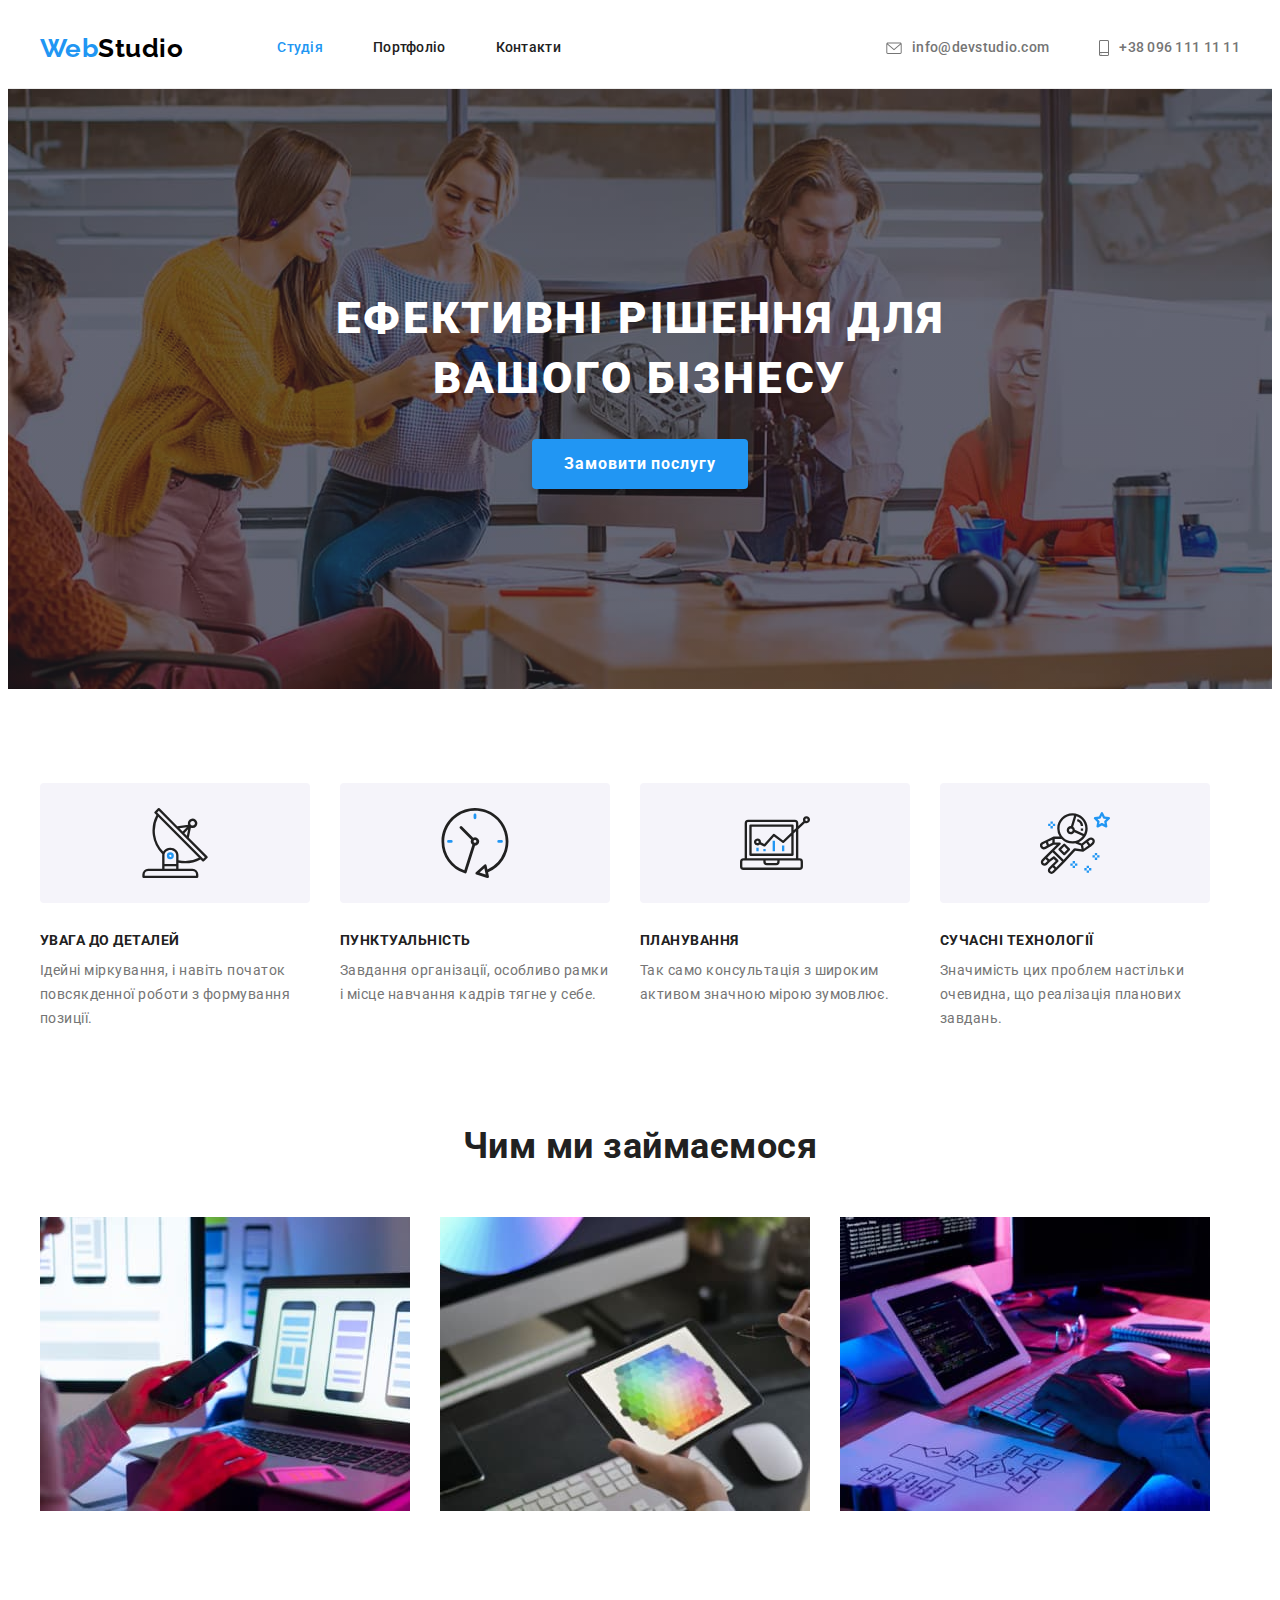
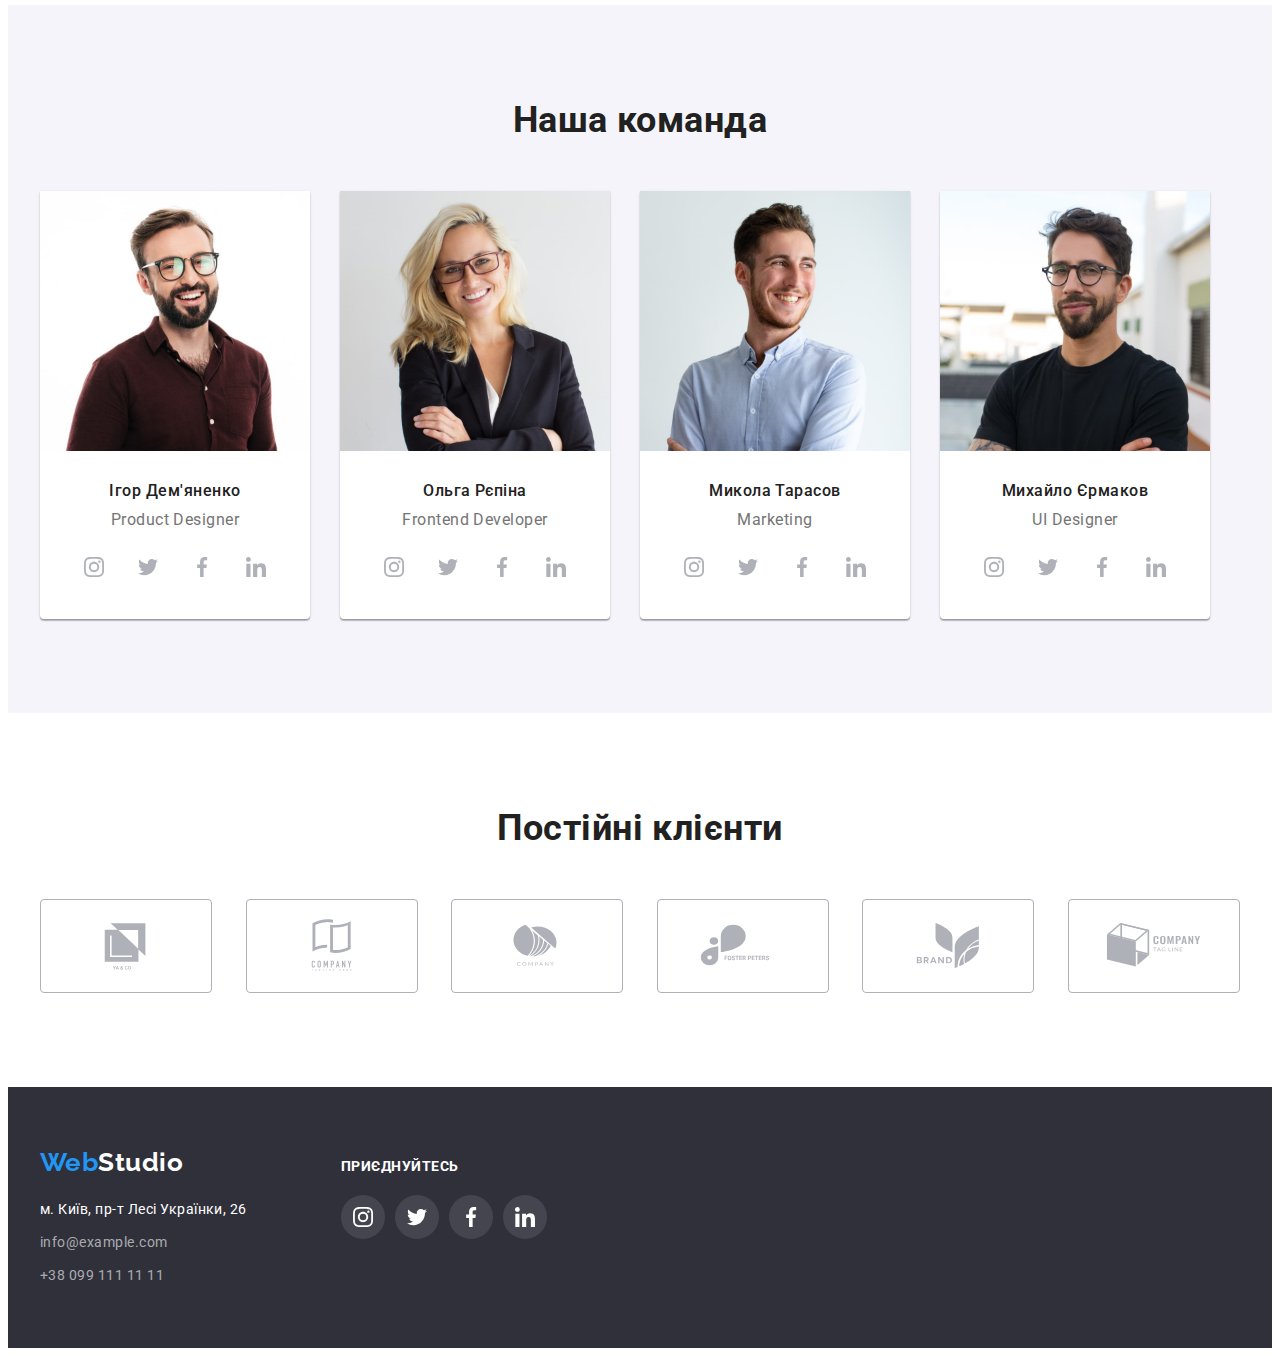
==== index.html @ c28af4f4 "adds file in hw5 from hw4" ====
<!DOCTYPE html>
<html lang="uk">
  <head>
    <meta charset="utf-8" />
    <meta http-equiv="x-ua-compatible" content="ie=edge" />
    <meta name="viewport" content="width=device-width, initial-scale=1.0" />
    <title>WebStudio</title>
    <link rel="preconnect" href="https://fonts.googleapis.com" />
    <link rel="preconnect" href="https://fonts.gstatic.com" crossorigin />
    <link
      href="https://fonts.googleapis.com/css2?family=Raleway:wght@700&family=Roboto:wght@400;500;700;900&display=swap"
      rel="stylesheet"
    />
    <link
      rel="stylesheet"
      href="https://cdnjs.cloudflare.com/ajax/libs/modern-normalize/1.1.0/modern-normalize.min.css"
      integrity="sha512-wpPYUAdjBVSE4KJnH1VR1HeZfpl1ub8YT/NKx4PuQ5NmX2tKuGu6U/JRp5y+Y8XG2tV+wKQpNHVUX03MfMFn9Q=="
      crossorigin="anonymous"
      referrerpolicy="no-referrer"
    />
    <link rel="stylesheet" href="./css/styles.css" />
  </head>
  <body>
    <!--Шапка-->
    <header class="header">
      <div class="container content">
        <nav class="nav-content">
          <a class="logo" href="./index.html" lang="en"
            ><span class="accent">Web</span>Studio</a
          >
          <ul class="site-nav">
            <li class="site-nav-item">
              <a href="./index.html" class="site-nav-link"
                ><span class="accent">Студія</span></a
              >
            </li>
            <li class="site-nav-item">
              <a href="./portfolio.html" class="site-nav-link">Портфоліо</a>
            </li>
            <li class="site-nav-item">
              <a href="#" class="site-nav-link">Контакти</a>
            </li>
          </ul>
        </nav>
        <ul class="header-contacts">
          <li class="header-contacts-item">
            <a href="mailto:info@devstudio.com" class="header-contacts-link"
              ><svg class="icon-contacts" width="16" height="12">
                <use href="./images/icons.svg#icon-envelope"></use></svg
              >info@devstudio.com
            </a>
          </li>
          <li class="header-contacts-item">
            <a href="tel:+380961111111" class="header-contacts-link"
              ><svg class="icon-contacts" width="10" height="16">
                <use href="./images/icons.svg#icon-smartphone"></use></svg
              >+38 096 111 11 11</a
            >
          </li>
        </ul>
      </div>
    </header>
    <!--Головне Меню-->
    <main class="page-main">
      <!--Герой-->
      <section class="section hero">
        <div class="container hero-content">
          <h1 class="hero-title">Ефективні рішення для вашого бізнесу</h1>
          <button type="button" class="hero-btn">Замовити послугу</button>
        </div>
      </section>
      <!--Наші переваги-->
      <section class="section benefits">
        <div class="container">
          <h2 class="visually-hidden">Наші переваги</h2>
          <ul class="benefits-list">
            <li class="benefits-list-item">
              <div class="benefits-icon-box">
                <svg class="icon-antenna-benefits" width="70" height="70">
                  <use href="./images/icons.svg#icon-antenna-benefits"></use>
                </svg>
              </div>
              <h3 class="benefits-list-title">Увага до деталей</h3>
              <p class="benefits-list-text">
                Ідейні міркування, і навіть початок повсякденної роботи з
                формування позиції.
              </p>
            </li>
            <li class="benefits-list-item">
              <div class="benefits-icon-box">
                <svg class="icon-clock-benefits" width="70" height="70">
                  <use href="./images/icons.svg#icon-clock-benefits"></use>
                </svg>
              </div>
              <h3 class="benefits-list-title">Пунктуальність</h3>
              <p class="benefits-list-text">
                Завдання організації, особливо рамки і місце навчання кадрів
                тягне у себе.
              </p>
            </li>
            <li class="benefits-list-item">
              <div class="benefits-icon-box">
                <svg class="icon-diagram-benefits" width="70" height="70">
                  <use href="./images/icons.svg#icon-diagram-benefits"></use>
                </svg>
              </div>
              <h3 class="benefits-list-title">Планування</h3>
              <p class="benefits-list-text">
                Так само консультація з широким активом значною мірою зумовлює.
              </p>
            </li>
            <li class="benefits-list-item">
              <div class="benefits-icon-box">
                <svg class="icon-astronaut-benefits" width="70" height="70">
                  <use href="./images/icons.svg#icon-astronaut-benefits"></use>
                </svg>
              </div>
              <h3 class="benefits-list-title">Сучасні технології</h3>
              <p class="benefits-list-text">
                Значимість цих проблем настільки очевидна, що реалізація
                планових завдань.
              </p>
            </li>
          </ul>
        </div>
      </section>
      <!--Чим ми займаємося-->
      <section class="section">
        <div class="container">
          <h2 class="work-title">Чим ми займаємося</h2>
          <ul class="work-list">
            <li class="work-list-item">
              <img
                src="./images/img-1.jpg"
                alt="моноблок та планшет на столі"
                width="370"
                height="294"
                class="work-list-img"
              />
            </li>
            <li class="work-list-item">
              <img
                src="./images/img-2.jpg"
                alt="мобільний телефон та ноутбук"
                width="370"
                height="294"
                class="work-list-img"
              />
            </li>
            <li class="work-list-item">
              <img
                src="./images/img-3.jpg"
                alt="планшет з кольоровою палітрою"
                width="370"
                height="294"
                class="work-list-img"
              />
            </li>
          </ul>
        </div>
      </section>
      <!--Команда-->
      <section class="section team">
        <div class="container">
          <h2 class="team-title">Наша команда</h2>
          <ul class="team-list">
            <li class="team-item">
              <img
                src="./images/photo-1.jpg"
                alt="Ігор Дем'яненко"
                width="270"
                height="260"
                class="team-item-img"
              />
              <div class="team-content">
                <h3 class="team-item-title">Ігор Дем'яненко</h3>
                <p lang="en" class="team-item-text">Product Designer</p>
                <ul class="social-web-list">
                  <li class="social-web-item">
                    <a href="#" class="icon-link"
                      ><svg class="icon-team" width="20" height="20">
                        <use
                          href="./images/icons.svg#icon-instagram-team"
                        ></use></svg
                    ></a>
                  </li>
                  <li class="social-web-item">
                    <a href="#" class="icon-link"
                      ><svg class="icon-team" width="20" height="20">
                        <use
                          href="./images/icons.svg#icon-twitter-team"
                        ></use></svg
                    ></a>
                  </li>
                  <li class="social-web-item">
                    <a href="#" class="icon-link"
                      ><svg class="icon-team" width="20" height="20">
                        <use
                          href="./images/icons.svg#icon-facebook-team"
                        ></use></svg
                    ></a>
                  </li>
                  <li class="social-web-item">
                    <a href="#" class="icon-link"
                      ><svg class="icon-team" width="20" height="20">
                        <use
                          href="./images/icons.svg#icon-linkedin-team"
                        ></use></svg
                    ></a>
                  </li>
                </ul>
              </div>
            </li>
            <li class="team-item">
              <img
                src="./images/photo-2.jpg"
                alt="Ольга Рєпіна"
                width="270"
                height="260"
                class="team-item-img"
              />
              <div class="team-content">
                <h3 class="team-item-title">Ольга Рєпіна</h3>
                <p lang="en" class="team-item-text">Frontend Developer</p>
                <ul class="social-web-list">
                  <li class="social-web-item">
                    <a href="#" class="icon-link"
                      ><svg class="icon-team" width="20" height="20">
                        <use
                          href="./images/icons.svg#icon-instagram-team"
                        ></use></svg
                    ></a>
                  </li>
                  <li class="social-web-item">
                    <a href="#" class="icon-link"
                      ><svg class="icon-team" width="20" height="20">
                        <use
                          href="./images/icons.svg#icon-twitter-team"
                        ></use></svg
                    ></a>
                  </li>
                  <li class="social-web-item">
                    <a href="#" class="icon-link"
                      ><svg class="icon-team" width="20" height="20">
                        <use
                          href="./images/icons.svg#icon-facebook-team"
                        ></use></svg
                    ></a>
                  </li>
                  <li class="social-web-item">
                    <a href="#" class="icon-link"
                      ><svg class="icon-team" width="20" height="20">
                        <use
                          href="./images/icons.svg#icon-linkedin-team"
                        ></use></svg
                    ></a>
                  </li>
                </ul>
              </div>
            </li>
            <li class="team-item">
              <img
                src="./images/photo-3.jpg"
                alt="Микола Тарасов"
                width="270"
                height="260"
                class="team-item-img"
              />
              <div class="team-content">
                <h3 class="team-item-title">Микола Тарасов</h3>
                <p lang="en" class="team-item-text">Marketing</p>
                <ul class="social-web-list">
                  <li class="social-web-item">
                    <a href="#" class="icon-link"
                      ><svg class="icon-team" width="20" height="20">
                        <use
                          href="./images/icons.svg#icon-instagram-team"
                        ></use></svg
                    ></a>
                  </li>
                  <li class="social-web-item">
                    <a href="#" class="icon-link"
                      ><svg class="icon-team" width="20" height="20">
                        <use
                          href="./images/icons.svg#icon-twitter-team"
                        ></use></svg
                    ></a>
                  </li>
                  <li class="social-web-item">
                    <a href="#" class="icon-link"
                      ><svg class="icon-team" width="20" height="20">
                        <use
                          href="./images/icons.svg#icon-facebook-team"
                        ></use></svg
                    ></a>
                  </li>
                  <li class="social-web-item">
                    <a href="#" class="icon-link"
                      ><svg class="icon-team" width="20" height="20">
                        <use
                          href="./images/icons.svg#icon-linkedin-team"
                        ></use></svg
                    ></a>
                  </li>
                </ul>
              </div>
            </li>
            <li class="team-item">
              <img
                src="./images/photo-4.jpg"
                alt="Михайло Єрмаков"
                width="270"
                height="260"
                class="team-item-img"
              />
              <div class="team-content">
                <h3 class="team-item-title">Михайло Єрмаков</h3>
                <p lang="en" class="team-item-text">UI Designer</p>
                <ul class="social-web-list">
                  <li class="social-web-item">
                    <a href="#" class="icon-link"
                      ><svg class="icon-team" width="20" height="20">
                        <use
                          href="./images/icons.svg#icon-instagram-team"
                        ></use></svg
                    ></a>
                  </li>
                  <li class="social-web-item">
                    <a href="#" class="icon-link"
                      ><svg class="icon-team" width="20" height="20">
                        <use
                          href="./images/icons.svg#icon-twitter-team"
                        ></use></svg
                    ></a>
                  </li>
                  <li class="social-web-item">
                    <a href="#" class="icon-link"
                      ><svg class="icon-team" width="20" height="20">
                        <use
                          href="./images/icons.svg#icon-facebook-team"
                        ></use></svg
                    ></a>
                  </li>
                  <li class="social-web-item">
                    <a href="#" class="icon-link"
                      ><svg class="icon-team" width="20" height="20">
                        <use
                          href="./images/icons.svg#icon-linkedin-team"
                        ></use></svg
                    ></a>
                  </li>
                </ul>
              </div>
            </li>
          </ul>
        </div>
      </section>
      <!-- Клієнти -->
      <section class="section clients">
        <div class="container">
          <h2 class="clients-title">Постійні клієнти</h2>
          <ul class="clients-list">
            <li class="clients-item">
              <a href="#" class="clients-link"
                ><svg class="icon-clients" width="106" height="60">
                  <use href="./images/icons.svg#icon-client-1"></use></svg
              ></a>
            </li>
            <li class="clients-item">
              <a href="#" class="clients-link"
                ><svg class="icon-clients" width="106" height="60">
                  <use href="./images/icons.svg#icon-client-2"></use></svg
              ></a>
            </li>
            <li class="clients-item">
              <a href="#" class="clients-link"
                ><svg class="icon-clients" width="106" height="60">
                  <use href="./images/icons.svg#icon-client-3"></use></svg
              ></a>
            </li>
            <li class="clients-item">
              <a href="#" class="clients-link"
                ><svg class="icon-clients" width="106" height="60">
                  <use href="./images/icons.svg#icon-client-4"></use></svg
              ></a>
            </li>
            <li class="clients-item">
              <a href="#" class="clients-link"
                ><svg class="icon-clients" width="106" height="60">
                  <use href="./images/icons.svg#icon-client-5"></use></svg
              ></a>
            </li>
            <li class="clients-item">
              <a href="#" class="clients-link"
                ><svg class="icon-clients" width="106" height="60">
                  <use href="./images/icons.svg#icon-client-6"></use></svg
              ></a>
            </li>
          </ul>
        </div>
      </section>
    </main>
    <!--Підвал-->
    <footer class="footer">
      <div class="container footer-content">
        <div>
          <a href="./index.html" class="footer-logo" lang="en">
            <span class="accent">Web</span>Studio</a
          >
          <address class="address">
            <ul class="address-list">
              <li class="address-item">
                <a
                  href="https://goo.gl/maps/CPtrU1FHBa2aNyZL9"
                  target="_blank"
                  rel="noopener noreferrer nofollow"
                  class="address-item-link"
                  ><span class="whitening"
                    >м. Київ, пр-т Лесі Українки, 26</span
                  ></a
                >
              </li>
              <li class="address-item">
                <a
                  href="mailto:info@example.com"
                  class="address-item-link"
                  lang="en"
                  >info@example.com</a
                >
              </li>
              <li class="address-item">
                <a href="tel:+380991111111" class="address-item-link"
                  >+38 099 111 11 11</a
                >
              </li>
            </ul>
          </address>
        </div>
        <div class="social-web-content">
          <p class="slogan-text">Приєднуйтесь</p>
          <ul class="footer-social-web">
            <li class="footer-social-web-item">
              <a href="#" class="footer-social-web-link"
                ><svg class="icon-footer" width="20" height="20">
                  <use
                    href="./images/icons.svg#icon-instagram-footer"
                  ></use></svg
              ></a>
            </li>
            <li class="footer-social-web-item">
              <a href="#" class="footer-social-web-link"
                ><svg class="icon-footer" width="20" height="20">
                  <use href="./images/icons.svg#icon-twitter-footer"></use></svg
              ></a>
            </li>
            <li class="footer-social-web-item">
              <a href="#" class="footer-social-web-link"
                ><svg class="icon-footer" width="20" height="20">
                  <use
                    href="./images/icons.svg#icon-facebook-footer"
                  ></use></svg
              ></a>
            </li>
            <li class="footer-social-web-item">
              <a href="#" class="footer-social-web-link"
                ><svg class="icon-footer" width="20" height="20">
                  <use
                    href="./images/icons.svg#icon-linkedin-footer"
                  ></use></svg
              ></a>
            </li>
          </ul>
        </div>
      </div>
    </footer>
  </body>
</html>
---- css/styles.css ----
/* колір основного тексту #212121 */
/* другорядний колір тексту #757575 #FFFFFF */
/*акцент #2196F3 */
/*основнй колір фону #FFFFFF */
/*колір фону підвалу #2F303A */
/*колір фону Наша команда та фільтр #F5F4FA */

head {
  box-sizing: border-box;
}

:root {
  --main-color-text: #212121;
  --secondary-text-color: #757575;
  --accent: #2196f3;
  --fon-main-color: #ffffff;
  --fon-section-bgc: #2f303a;
  --logo-color: #000000;
  --hero-btn-bgc-hover: #188ce8;
  --secondary-bgc: #f5f4fa;
  --hero-btn-shadow: 0px 4px 4px rgba(0, 0, 0, 0.15);
  --header-border-color: #ececec;
  --portfolio-border-color: #eeeeee;
  --dominant-weight: 700;
  --icon-kink-color: #afb1b8;
  --hero-bgc: #c4c4c4;
}

body {
  font-family: 'Roboto', sans-serif;
  background-color: var(--fon-main-color);
  color: var(--main-color-text);
  letter-spacing: 0.03em;
}
h1,
h2,
h3,
p,
ul {
  margin-top: 0px;
  margin-bottom: 0px;
  padding: 0;
}

ul {
  list-style: none;
}

img {
  display: block;
  max-width: 100%;
}

button {
  font-family: inherit;
}

svg {
  display: block;
}

.section {
  padding-top: 94px;
  padding-bottom: 94px;
}
.container {
  width: 1200px;
  margin-left: auto;
  margin-right: auto;
  padding-left: 15px;
  padding-right: 15px;
}

.visually-hidden {
  position: absolute;
  white-space: nowrap;
  width: 1px;
  height: 1px;
  overflow: hidden;
  border: 0;
  padding: 0;
  clip: rect(0 0 0 0);
  clip-path: inset(50%);
  margin: -1px;
}

.accent {
  color: var(--accent);
}

/* Header */

.header {
  border-bottom: 1px solid var(--header-border-color);
}

.content {
  display: flex;
  justify-content: space-between;
  align-items: center;
}
.nav-content {
  display: flex;
  align-items: center;
}

/*Site-nav*/

.logo {
  font-family: 'Raleway', sans-serif;
  color: var(--logo-color);
  font-weight: var(--dominant-weight);
  font-size: 26px;
  line-height: 1.19;
  text-decoration: none;

  margin-right: 94px;
}
.site-nav {
  display: flex;
  list-style-type: none;
}

.site-nav-item + .site-nav-item {
  margin-left: 50px;
}

.site-nav-link {
  color: var(--main-color-text);
  font-weight: 500;
  font-size: 14px;
  line-height: 1.14;
  letter-spacing: 0.02em;
  text-decoration: none;

  display: block;
  padding-top: 32px;
  padding-bottom: 32px;
}

.site-nav-link:hover,
.site-nav-link:focus {
  color: var(--accent);
}
.header-contacts {
  display: flex;
  list-style-type: none;
}
.header-contacts-link {
  color: var(--secondary-text-color);
  fill: currentColor;
  font-weight: 500;
  font-size: 14px;
  line-height: 1.14;
  letter-spacing: 0.02em;
  text-decoration: none;

  display: flex;
  align-items: center;
  padding-top: 32px;
  padding-bottom: 32px;
}

.header-contacts-link:hover,
.header-contacts-link:focus {
  color: var(--accent);
}

.header-contacts-item + .header-contacts-item {
  margin-left: 50px;
}

.icon-contacts {
  margin-right: 10px;
}

/*Main*/

/*Hero*/

.hero {
  background-color: var(--hero-bgc);
  padding-top: 200px;
  padding-bottom: 200px;

  background-image: linear-gradient(
      to top,
      rgba(47, 48, 58, 0.4),
      rgba(47, 48, 58, 0.4)
    ),
    url('../images/hero-banner.jpg');
  background-repeat: no-repeat;
  background-size: 1600px;
  background-position: center;
}

.hero-content {
  text-align: center;
}

.hero-title {
  color: var(--fon-main-color);
  font-weight: 900;
  font-size: 44px;
  line-height: 1.36;
  letter-spacing: 0.06em;
  text-transform: uppercase;

  width: 670px;
  margin-left: auto;
  margin-right: auto;
  margin-bottom: 30px;
}

.hero-btn {
  background-color: var(--accent);
  color: var(--fon-main-color);
  font-weight: var(--dominant-weight);
  font-size: 16px;
  line-height: 1.88;
  letter-spacing: 0.06em;
  cursor: pointer;

  border: none;
  border-radius: 4px;
  box-shadow: var(--hero-btn-shadow);

  padding: 10px 32px;
}
.hero-btn:hover,
.hero-btn:focus {
  background-color: var(--hero-btn-bgc-hover);
  color: var(--fon-main-color);
  box-shadow: var(--hero-btn-shadow);
}

/*Benefits*/

.benefits {
  padding-bottom: 0px;
}
.benefits-list {
  display: flex;
  list-style: none;
  column-gap: 30px;
}

.benefits-icon-box {
  background-color: var(--secondary-bgc);
  border-radius: 4px;

  width: 270px;
  height: 120px;

  display: flex;
  align-items: center;
  justify-content: center;

  margin-bottom: 30px;
}
.benefits-list-title {
  font-weight: var(--dominant-weight);
  font-size: 14px;
  line-height: 1.14;
  text-transform: uppercase;

  margin-bottom: 10px;
}
.benefits-list-text {
  color: var(--secondary-text-color);
  font-size: 14px;
  line-height: 1.71;

  width: 270px;
}

/*Work*/

.work-title {
  font-weight: var(--dominant-weight);
  font-size: 36px;
  line-height: 1.17;
  text-align: center;

  margin-bottom: 50px;
}
.work-list {
  display: flex;

  list-style: none;
}
.work-list-item + .work-list-item {
  margin-left: 30px;
}

/*Team*/
.team {
  background-color: var(--secondary-bgc);
}
.team-title {
  font-weight: var(--dominant-weight);
  font-size: 36px;
  line-height: 1.17;
  text-align: center;

  margin-bottom: 50px;
}
.team-list {
  display: flex;
  list-style: none;
}
.team-item + .team-item {
  margin-left: 30px;
}
.team-item {
  background-color: var(--fon-main-color);

  box-shadow: 0px 1px 3px rgba(0, 0, 0, 0.12), 0px 1px 1px rgba(0, 0, 0, 0.14),
    0px 2px 1px rgba(0, 0, 0, 0.2);
  border-radius: 0px 0px 4px 4px;
}
.team-content {
  padding-top: 30px;
  padding-bottom: 30px;
  padding-left: 32px;
  padding-right: 32px;
}
.team-item-title {
  font-weight: 500;
  font-size: 16px;
  line-height: 1.19;
  text-align: center;

  margin-bottom: 10px;
}
.team-item-text {
  color: var(--secondary-text-color);
  font-size: 16px;
  line-height: 1.19;
  text-align: center;

  margin-bottom: 16px;
}
.social-web-list {
  display: flex;
  justify-content: space-between;
  align-items: center;
}

.icon-link {
  color: var(--icon-kink-color);
  width: 44px;
  height: 44px;
  border-radius: 50%;

  display: flex;
  align-items: center;
  justify-content: center;

  fill: currentColor;
}
.icon-link:hover,
.icon-link:focus {
  background-color: var(--accent);
  color: var(--fon-main-color);
}

/* Clients */

.clients {
  text-align: center;
}

.clients-title {
  font-weight: 700;
  font-size: 36px;
  line-height: 1.17;

  margin-bottom: 50px;
}
.clients-list {
  display: flex;
  justify-content: space-between;
}

.clients-link {
  width: 170px;
  height: 92px;

  color: var(--icon-kink-color);
  fill: currentColor;

  display: flex;
  align-items: center;
  justify-content: center;

  border: 1px solid var(--icon-kink-color);
  border-radius: 4px;
}

.clients-link:hover,
.clients-link:focus {
  color: var(--accent);
  border: 1px solid var(--accent);
}

/*Footer*/

.footer {
  background-color: var(--fon-section-bgc);

  padding-top: 60px;
  padding-bottom: 60px;
}
.footer-logo {
  font-family: 'Raleway', sans-serif;
  color: var(--fon-main-color);
  font-weight: var(--dominant-weight);
  font-size: 26px;
  line-height: 1.19;
  text-decoration: none;
}
.whitening {
  color: var(--fon-main-color);
}
.address {
  margin-top: 20px;
}
.address-list {
  list-style: none;
}
.address-item + .address-item {
  margin-top: 9px;
}

.address-item {
  min-width: 231px;
}
.address-item-link {
  color: rgba(255, 255, 255, 0.6);
  font-weight: 400;
  font-size: 14px;
  line-height: 1.71;
  text-decoration: none;
  font-style: normal;
}
.address-item-link:hover,
.address-item-link:focus {
  color: var(--accent);
}

.slogan-text {
  color: var(--fon-main-color);
  font-weight: 700;
  font-size: 14px;
  line-height: 1.14;
  text-transform: uppercase;

  margin-bottom: 20px;
}

.footer-content {
  display: flex;
  align-items: baseline;
}

.footer-social-web {
  display: flex;
  column-gap: 10px;
}

.social-web-content {
  margin-left: 70px;
}

.footer-social-web-link {
  display: flex;
  align-items: center;
  justify-content: center;

  fill: currentColor;

  width: 44px;
  height: 44px;

  background-color: rgba(255, 255, 255, 0.1);
  border-radius: 50%;
}

.footer-social-web-link:hover,
.footer-social-web-link:focus {
  background-color: var(--accent);
}

/*Portfolio*/

.portfolio-filter {
  display: flex;
  justify-content: center;
  margin-bottom: 50px;

  list-style-type: none;
}

.portfolio-filter-item + .portfolio-filter-item {
  margin-left: 8px;
}

.portfolio-filter-btn {
  background-color: var(--secondary-bgc);
  color: var(--main-color-text);
  font-weight: 500;
  font-size: 16px;
  line-height: 1.62;
  cursor: pointer;

  padding: 6px 22px;
  border: none;
  border-radius: 4px;
}
.portfolio-filter-btn:hover,
.portfolio-filter-btn:focus {
  box-shadow: 0px 3px 1px rgba(0, 0, 0, 0.1), 0px 1px 2px rgba(0, 0, 0, 0.08),
    0px 2px 2px rgba(0, 0, 0, 0.12);
  background-color: var(--accent);
  color: var(--fon-main-color);
}
.card-set {
  display: flex;
  flex-wrap: wrap;
  gap: 30px;

  list-style-type: none;
}

.portfolio-item {
  flex-basis: calc((100% - 60px) / 3);
}

.portfolio-item-link {
  display: block;
  text-decoration: none;
  color: inherit;
}
.portfolio-item-link:hover,
.portfolio-item-link:focus {
  box-shadow: 0px 1px 1px rgba(0, 0, 0, 0.12), 0px 4px 4px rgba(0, 0, 0, 0.06),
    1px 4px 6px rgba(0, 0, 0, 0.16);
}

.portfolio-item-title {
  font-weight: var(--dominant-weight);
  font-size: 18px;
  line-height: 2;
  letter-spacing: 0.06em;

  margin-bottom: 4px;
}
.portfolio-item-text {
  color: var(--secondary-text-color);
  font-size: 16px;
  line-height: 1.88;
}
.down-border {
  border-bottom: 1px solid var(--portfolio-border-color);
  border-left: 1px solid var(--portfolio-border-color);
  border-right: 1px solid var(--portfolio-border-color);

  padding-top: 20px;
  padding-left: 24px;
  padding-right: 24px;
  padding-bottom: 20px;
}
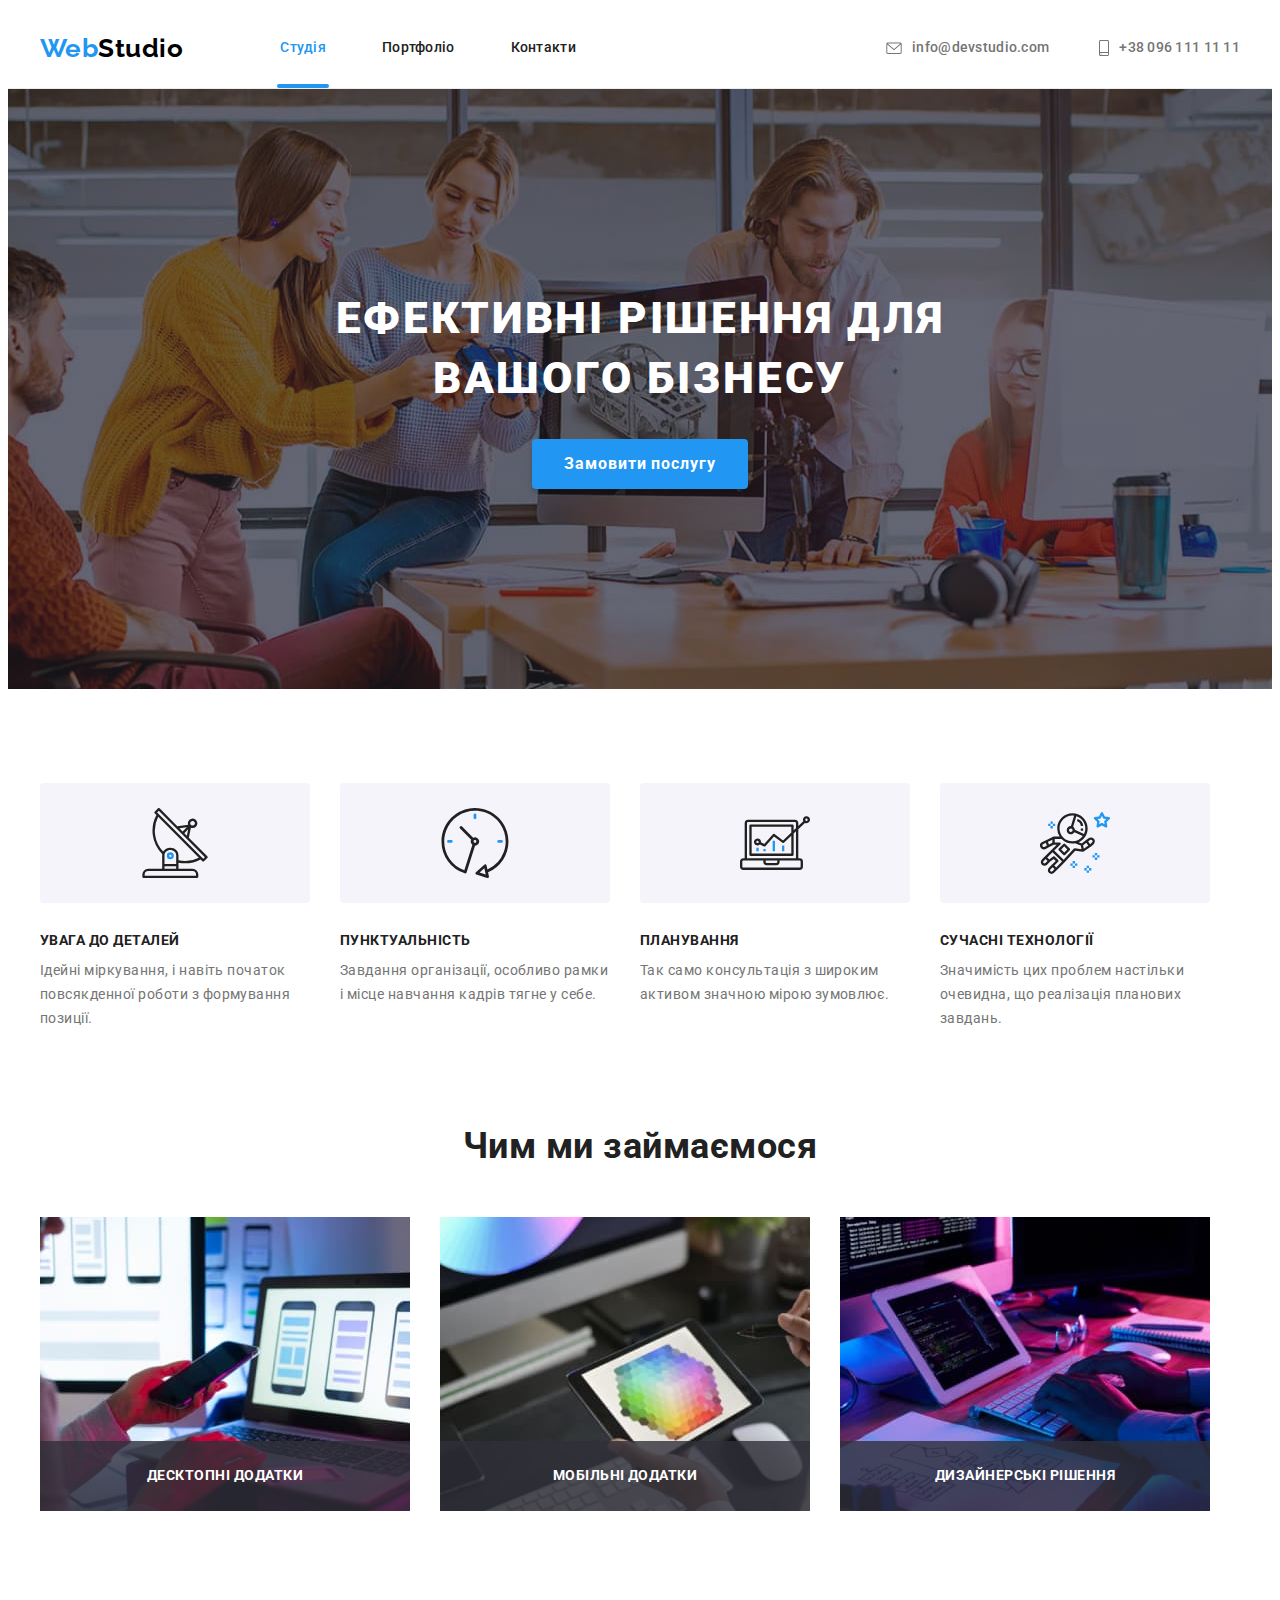
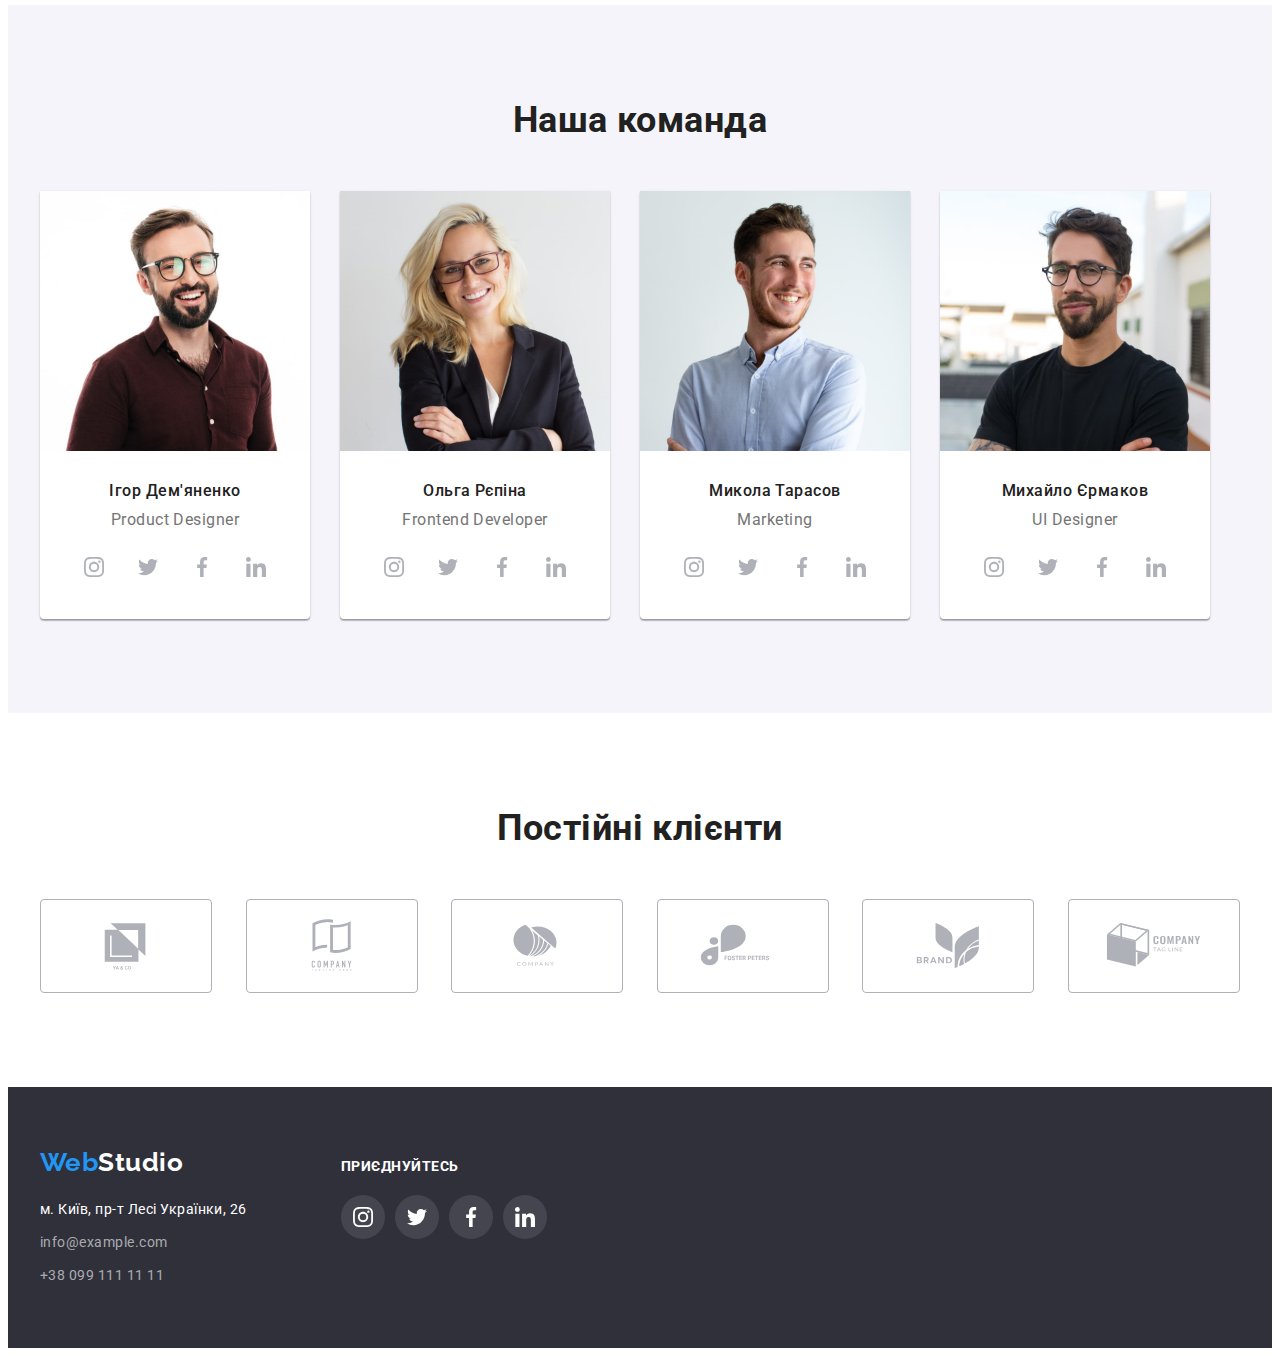
==== commit 6e2482b9: "adds animation and position in styles" ====
--- a/index.html
+++ b/index.html
@@ -30,7 +30,7 @@
           >
           <ul class="site-nav">
             <li class="site-nav-item">
-              <a href="./index.html" class="site-nav-link"
+              <a href="./index.html" class="site-nav-link current"
                 ><span class="accent">Студія</span></a
               >
             </li>
@@ -130,31 +130,40 @@
           <h2 class="work-title">Чим ми займаємося</h2>
           <ul class="work-list">
             <li class="work-list-item">
-              <img
-                src="./images/img-1.jpg"
-                alt="моноблок та планшет на столі"
-                width="370"
-                height="294"
-                class="work-list-img"
-              />
+              <div class="thumb">
+                <img
+                  src="./images/img-1.jpg"
+                  alt="моноблок та планшет на столі"
+                  width="370"
+                  height="294"
+                  class="thumb-img"
+                />
+                <p class="thumb-text">Десктопні додатки</p>
+              </div>
             </li>
             <li class="work-list-item">
-              <img
-                src="./images/img-2.jpg"
-                alt="мобільний телефон та ноутбук"
-                width="370"
-                height="294"
-                class="work-list-img"
-              />
+              <div class="thumb">
+                <img
+                  src="./images/img-2.jpg"
+                  alt="мобільний телефон та ноутбук"
+                  width="370"
+                  height="294"
+                  class="thumb-img"
+                />
+                <p class="thumb-text">Мобільні додатки</p>
+              </div>
             </li>
             <li class="work-list-item">
-              <img
-                src="./images/img-3.jpg"
-                alt="планшет з кольоровою палітрою"
-                width="370"
-                height="294"
-                class="work-list-img"
-              />
+              <div class="thumb">
+                <img
+                  src="./images/img-3.jpg"
+                  alt="планшет з кольоровою палітрою"
+                  width="370"
+                  height="294"
+                  class="thumb-img"
+                />
+                <p class="thumb-text">Дизайнерські рішення</p>
+              </div>
             </li>
           </ul>
         </div>
--- a/css/styles.css
+++ b/css/styles.css
@@ -88,6 +88,19 @@
   color: var(--accent);
 }
 
+.current::after {
+  content: '';
+  width: 100%;
+  height: 4px;
+  background-color: var(--accent);
+
+  position: absolute;
+  bottom: 0;
+  left: 0;
+
+  border-radius: 2px;
+}
+
 /* Header */
 
 .header {
@@ -119,34 +132,42 @@
 .site-nav {
   display: flex;
   list-style-type: none;
-}
-
-.site-nav-item + .site-nav-item {
-  margin-left: 50px;
+  column-gap: 50px;
 }
 
 .site-nav-link {
+  position: relative;
+  transition: color 250ms cubic-bezier(0.4, 0, 0.2, 1),
+    background-color 250ms cubic-bezier(0.4, 0, 0.2, 1);
+
   color: var(--main-color-text);
   font-weight: 500;
   font-size: 14px;
   line-height: 1.14;
   letter-spacing: 0.02em;
   text-decoration: none;
+  text-align: center;
 
   display: block;
   padding-top: 32px;
   padding-bottom: 32px;
+  padding-left: 3px;
+  padding-right: 3px;
 }
 
 .site-nav-link:hover,
 .site-nav-link:focus {
   color: var(--accent);
 }
+
 .header-contacts {
   display: flex;
   list-style-type: none;
 }
 .header-contacts-link {
+  transition: color 250ms cubic-bezier(0.4, 0, 0.2, 1),
+    background-color 250ms cubic-bezier(0.4, 0, 0.2, 1);
+
   color: var(--secondary-text-color);
   fill: currentColor;
   font-weight: 500;
@@ -213,6 +234,9 @@
 }
 
 .hero-btn {
+  transition: color 250ms cubic-bezier(0.4, 0, 0.2, 1),
+    background-color 250ms cubic-bezier(0.4, 0, 0.2, 1);
+
   background-color: var(--accent);
   color: var(--fon-main-color);
   font-weight: var(--dominant-weight);
@@ -275,7 +299,26 @@
 }
 
 /*Work*/
-
+.thumb {
+  position: relative;
+}
+.thumb-text {
+  background: rgba(47, 48, 58, 0.8);
+  color: var(--fon-main-color);
+  font-weight: 700;
+  font-size: 14px;
+  line-height: 1.14;
+
+  display: flex;
+  min-width: 100%;
+  min-height: 70px;
+  justify-content: center;
+  align-items: center;
+  text-transform: uppercase;
+
+  position: absolute;
+  bottom: 0;
+}
 .work-title {
   font-weight: var(--dominant-weight);
   font-size: 36px;
@@ -286,11 +329,8 @@
 }
 .work-list {
   display: flex;
-
+  column-gap: 30px;
   list-style: none;
-}
-.work-list-item + .work-list-item {
-  margin-left: 30px;
 }
 
 /*Team*/
@@ -308,10 +348,9 @@
 .team-list {
   display: flex;
   list-style: none;
-}
-.team-item + .team-item {
-  margin-left: 30px;
-}
+  column-gap: 30px;
+}
+
 .team-item {
   background-color: var(--fon-main-color);
 
@@ -348,6 +387,9 @@
 }
 
 .icon-link {
+  transition: color 250ms cubic-bezier(0.4, 0, 0.2, 1),
+    background-color 250ms cubic-bezier(0.4, 0, 0.2, 1);
+
   color: var(--icon-kink-color);
   width: 44px;
   height: 44px;
@@ -384,6 +426,10 @@
 }
 
 .clients-link {
+  transition: color 500ms cubic-bezier(0.4, 0, 0.2, 1),
+    background-color 500ms cubic-bezier(0.4, 0, 0.2, 1),
+    border 500ms cubic-bezier(0.4, 0, 0.2, 1);
+
   width: 170px;
   height: 92px;
 
@@ -393,7 +439,6 @@
   display: flex;
   align-items: center;
   justify-content: center;
-
   border: 1px solid var(--icon-kink-color);
   border-radius: 4px;
 }
@@ -437,6 +482,9 @@
   min-width: 231px;
 }
 .address-item-link {
+  transition: color 250ms cubic-bezier(0.4, 0, 0.2, 1),
+    background-color 250ms cubic-bezier(0.4, 0, 0.2, 1);
+
   color: rgba(255, 255, 255, 0.6);
   font-weight: 400;
   font-size: 14px;
@@ -474,6 +522,9 @@
 }
 
 .footer-social-web-link {
+  transition: color 250ms cubic-bezier(0.4, 0, 0.2, 1),
+    background-color 250ms cubic-bezier(0.4, 0, 0.2, 1);
+
   display: flex;
   align-items: center;
   justify-content: center;
@@ -507,6 +558,10 @@
 }
 
 .portfolio-filter-btn {
+  transition: color 250ms cubic-bezier(0.4, 0, 0.2, 1),
+    background-color 250ms cubic-bezier(0.4, 0, 0.2, 1),
+    box-shadow 250ms cubic-bezier(0.4, 0, 0.2, 1);
+
   background-color: var(--secondary-bgc);
   color: var(--main-color-text);
   font-weight: 500;
@@ -538,6 +593,8 @@
 }
 
 .portfolio-item-link {
+  transition: box-shadow 250ms cubic-bezier(0.4, 0, 0.2, 1);
+
   display: block;
   text-decoration: none;
   color: inherit;
@@ -571,3 +628,33 @@
   padding-right: 24px;
   padding-bottom: 20px;
 }
+
+.thumb-portfolio {
+  position: relative;
+  overflow: hidden;
+}
+
+.thumb-portfolio-text {
+  position: absolute;
+  top: 0;
+  min-width: 100%;
+  min-height: 100%;
+  transform: translateY(100%);
+
+  transition: transform 250ms cubic-bezier(0.4, 0, 0.2, 1);
+
+  display: flex;
+  align-items: center;
+  padding: 63px 24px;
+
+  font-size: 18px;
+  line-height: 1.56;
+
+  color: var(--fon-main-color);
+  background-color: rgba(33, 150, 243, 0.9);
+}
+
+.portfolio-item-link:hover .thumb-portfolio-text,
+.portfolio-item-link:focus .thumb-portfolio-text {
+  transform: translateY(0%);
+}
